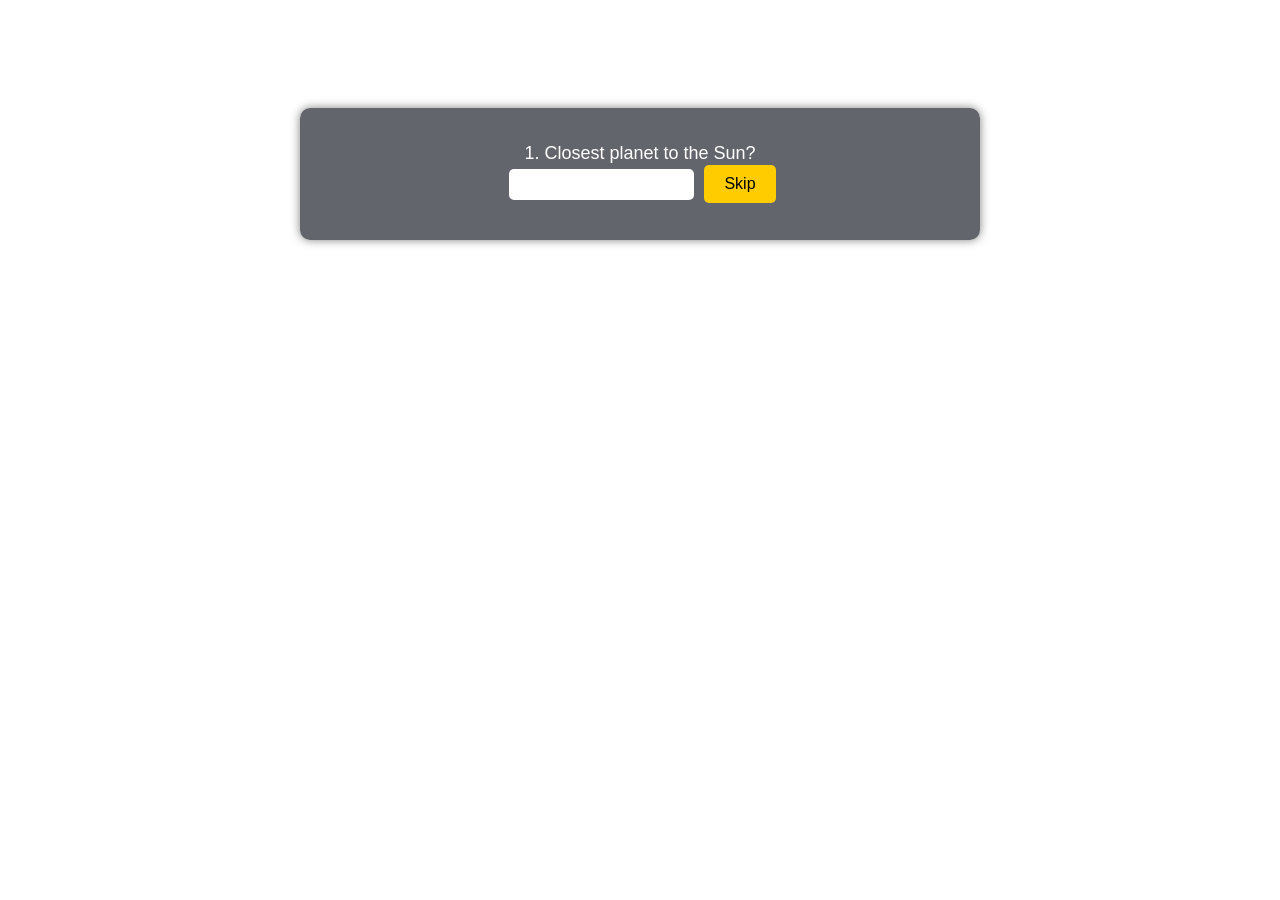
==== quiz.html @ 8869c663 "Add files via upload" ====
<!DOCTYPE html>
<html lang="en">
<head>
    <meta charset="UTF-8">
    <meta name="viewport" content="width=device-width, initial-scale=1.0">
    <title>Solar System Quiz</title>
    <style>
        body { font-family: Arial, sans-serif; text-align: center; color: white; margin: 0; overflow: hidden; }
        .background-video { position: fixed; top: 0; left: 0; width: 100%; height: 100%; object-fit: cover; z-index: -1; }
        .quiz-container { position: relative; width: 50%; margin: auto; padding: 20px; background: rgba(59, 63, 71, 0.8); border-radius: 10px; box-shadow: 0px 0px 10px rgba(0,0,0,0.5); margin-top: 50px; }
        .question { margin: 15px 0; font-size: 18px; }
        .input-box, .option { padding: 8px; margin: 5px; border-radius: 5px; border: none; }
        .submit-btn, .skip-btn { padding: 10px 20px; cursor: pointer; border: none; border-radius: 5px; background: #61dafb; color: black; font-size: 16px; }
        .skip-btn { background: #ffcc00; }
        .result { font-weight: bold; margin-top: 10px; }
        .hidden { display: none; }
        .translucent-btn {
            position: absolute;
            bottom: 20px; /* Distance from the bottom */
            left: 50%;
            transform: translateX(-50%); /* Centers the button */
            
            font-size: 18px;
            padding: 12px 24px;
            border: 2px solid rgba(255, 255, 255, 0.5);
            background: rgba(255, 255, 255, 0.2);
            color: white;
            backdrop-filter: blur(10px);
            border-radius: 10px;
            cursor: pointer;
            transition: 0.3s ease-in-out;
        }

        .translucent-btn:hover {
            background: rgba(255, 255, 255, 0.3);
            border-color: rgba(255, 255, 255, 0.8);
        }
    </style>
</head>
<body>
    <button class="translucent-btn" onclick="window.location.href='http://localhost:8000/Solar System.html';">
        Back to Project
    </button>
    <video class="background-video" autoplay loop muted>
        <source src="textures/bg.mp4" type="video/mp4">
        Your browser does not support the video tag.
    </video>
    
    <h1>Solar System Quiz</h1>
    <div class="quiz-container">
        <div id="questions"></div>
        <div id="result-board" class="hidden">
            <h2>Quiz Over!</h2>
            <p>Total Questions: <span id="total-questions"></span></p>
            <p>Correct Answers: <span id="correct-answers"></span></p>
            <p>Wrong Answers: <span id="wrong-answers"></span></p>
        </div>
    </div>
    
    <script>
        let allQuestions = [
            { q: "Largest planet?", a: "Jupiter" },
            { q: "Hottest planet?", a: "Venus" },
            { q: "Smallest planet?", a: "Mercury" },
            { q: "Closest planet to the Sun?", a: "Mercury" },
            { q: "Farthest planet from the Sun?", a: "Neptune" },
            { q: "Planet with the most moons?", a: "Jupiter" },
            { q: "Planet with the thickest atmosphere?", a: "Venus" },
            { q: "Which planet is known as the Red Planet?", a: "Mars" },
            { q: "Natural Satellite of Earth", a: "Moon" },
            { q: "How many Planets are there in solar system?", a: "Eight" },
            { q: "Which planet is known as the Blue Planet?", a: "Earth" },
            { q: "Which planet is known as the Morning Star?", a: "Venus" },
            { q: "Which planet is known as the Evening Star?", a: "Venus" },
            { q: "Which planet is known as the Ice Giant?", a: "Uranus" },
            { q: "Which planet is known as the Gas Giant?", a: "Jupiter" },
            { q: "Which planet is known as the Dwarf Planet?", a: "Pluto" },
            { q: "Which planet is known as the Ringed Planet?", a: "Saturn" },
            { q: "Which planet is known as the Green Planet?", a: "Uranus" },
            { q: "Which planet is known as the Giant Planet?", a: "Jupiter" },
            { q: "Which planet is known as the Terrestrial Planet?", a: "Earth" },
            { q: "Which planet is known as the Ocean Planet?", a: "Earth" },
            { q: "Which planet is known as the Twin Planet?", a: "Venus" },
            { q: "Which planet is known as the Stormy Planet?", a: "Jupiter" },
            { q: "Which planet is known as the Windy Planet?", a: "Neptune" },
            { q: "Which planet is known as the Reddish Planet?", a: "Mars" },
            { q: "Which planet is known as the Blue-Green Planet?", a: "Earth" },
            { q: "Which planet is known as the Ice-Capped Planet?", a: "Mars" },
            { q: "Which planet is known as the Morning Star?", a: "Venus" },
            { q: "Which planet is known as the Evening Star?", a: "Venus" },
            { q: "Which planet is known as the Ice Giant?", a: "Uranus" },
            { q: "Which planet is known as the Gas Giant?", a: "Jupiter" },
            { q: "Which planet is known as the Dwarf Planet?", a: "Pluto" },
            { q: "Which planet is known as the Ringed Planet?", a: "Saturn" },
            { q: "Which planet is known as the Green Planet?", a: "Uranus" },
            { q: "Which planet is known as the Giant Planet?", a: "Jupiter" },
            { q: "Which planet is known as the Terrestrial Planet?", a: "Earth" },
            { q: "Which planet is known as the Ocean Planet?", a: "Earth" },
            { q: "Which planet is known as the Twin Planet?", a: "Venus" },
            { q: "Which planet is known as the Stormy Planet?", a: "Jupiter" },
            { q: "Which planet is known as the Windy Planet?", a: "Neptune" },
            { q: "Which planet is known as the Reddish Planet?", a: "Mars" },
            { q: "Which planet is known as the Blue-Green Planet?", a: "Earth" },
            { q: "Which planet is known as the Ice-Capped Planet?", a: "Mars" },
            { q: "Which planet is known as the Morning Star?", a: "Venus" },
            { q: "Which planet is known as the Evening Star?", a: "Venus" },
            { q: "Which planet is known as the Ice Giant?", a: "Uranus" },
            { q: "Which planet is known as the Gas Giant?", a: "Jupiter" },
        ];
        
        function shuffleArray(array) {
            for (let i = array.length - 1; i > 0; i--) {
                const j = Math.floor(Math.random() * (i + 1));
                [array[i], array[j]] = [array[j], array[i]];
            }
        }
        
        shuffleArray(allQuestions);
        let questions = allQuestions.slice(0, 10);
        
        let currentQuestion = 0;
        let correctCount = 0;
        let wrongCount = 0;
        const questionContainer = document.getElementById("questions");
        
        function loadQuestion() {
            if (currentQuestion < questions.length) {
                questionContainer.innerHTML = `
                    <div class="question">
                        ${currentQuestion + 1}. ${questions[currentQuestion].q}<br>
                        <input type="text" class="input-box" id="answer" onkeypress="handleEnter(event)">
                        <button class="skip-btn" onclick="skipQuestion()">Skip</button>
                        <div class="result" id="result"></div>
                    </div>`;
            } else {
                showResults();
            }
        }
        
        function handleEnter(event) {
            if (event.key === 'Enter') {
                checkAnswer();
            }
        }
        
        function checkAnswer() {
            let userAnswer = document.getElementById("answer").value.trim();
            let resultBox = document.getElementById("result");
            if (userAnswer.toLowerCase() === questions[currentQuestion].a.toLowerCase()) {
                correctCount++;
                resultBox.textContent = "Correct!";
                resultBox.style.color = "green";
            } else {
                wrongCount++;
                resultBox.textContent = "Wrong! The correct answer is " + questions[currentQuestion].a;
                resultBox.style.color = "red";
            }
            setTimeout(() => { currentQuestion++; loadQuestion(); }, 1000);
        }
        
        function skipQuestion() {
            currentQuestion++;
            loadQuestion();
        }
        
        function showResults() {
            document.getElementById("questions").classList.add("hidden");
            document.getElementById("result-board").classList.remove("hidden");
            document.getElementById("total-questions").textContent = questions.length;
            document.getElementById("correct-answers").textContent = correctCount;
            document.getElementById("wrong-answers").textContent = wrongCount;
        }
        
        loadQuestion();
    </script>
</body>
</html>
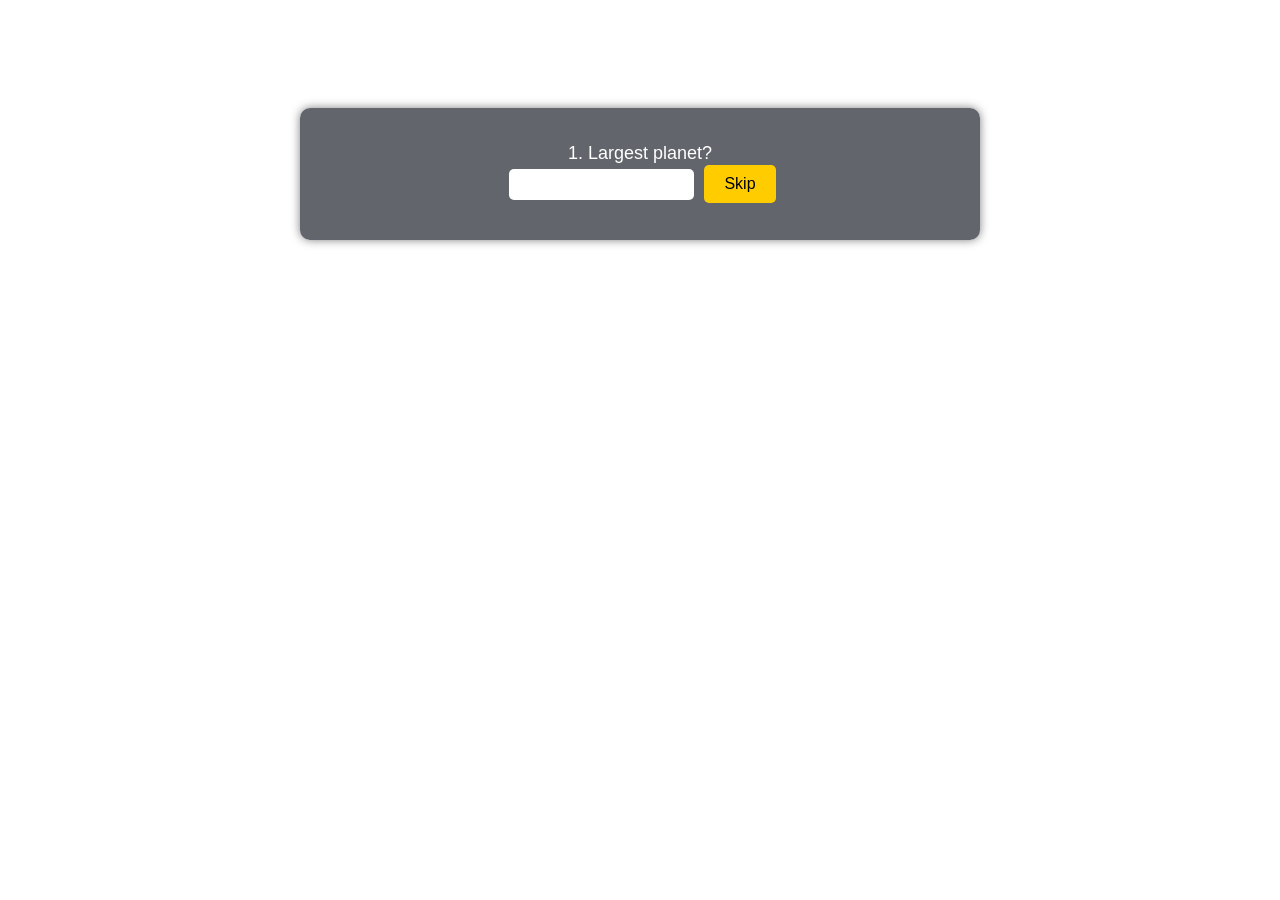
==== commit 4a3ea044: "Update quiz.html" ====
--- a/quiz.html
+++ b/quiz.html
@@ -38,9 +38,9 @@
     </style>
 </head>
 <body>
-    <button class="translucent-btn" onclick="window.location.href='http://localhost:8000/Solar System.html';">
-        Back to Project
-    </button>
+   <a href="index.html">
+        <button class="translucent-btn">Back To Project</button>
+    </a>
     <video class="background-video" autoplay loop muted>
         <source src="textures/bg.mp4" type="video/mp4">
         Your browser does not support the video tag.
@@ -174,4 +174,4 @@
         loadQuestion();
     </script>
 </body>
-</html>+</html>
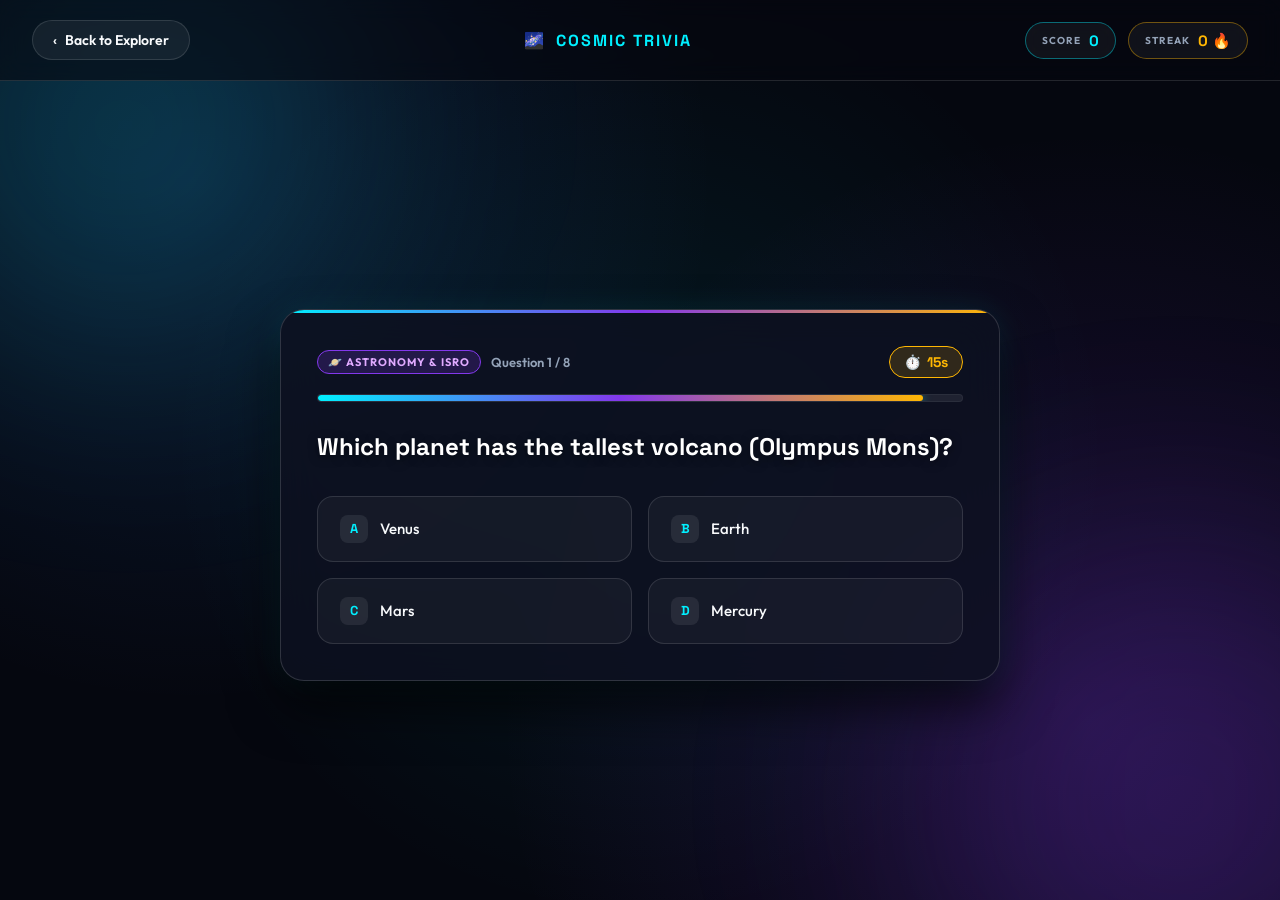
==== commit 4e2c7205: "Add files via upload" ====
--- a/quiz.html
+++ b/quiz.html
@@ -1,177 +1,109 @@
-<!DOCTYPE html>
-<html lang="en">
-<head>
-    <meta charset="UTF-8">
-    <meta name="viewport" content="width=device-width, initial-scale=1.0">
-    <title>Solar System Quiz</title>
-    <style>
-        body { font-family: Arial, sans-serif; text-align: center; color: white; margin: 0; overflow: hidden; }
-        .background-video { position: fixed; top: 0; left: 0; width: 100%; height: 100%; object-fit: cover; z-index: -1; }
-        .quiz-container { position: relative; width: 50%; margin: auto; padding: 20px; background: rgba(59, 63, 71, 0.8); border-radius: 10px; box-shadow: 0px 0px 10px rgba(0,0,0,0.5); margin-top: 50px; }
-        .question { margin: 15px 0; font-size: 18px; }
-        .input-box, .option { padding: 8px; margin: 5px; border-radius: 5px; border: none; }
-        .submit-btn, .skip-btn { padding: 10px 20px; cursor: pointer; border: none; border-radius: 5px; background: #61dafb; color: black; font-size: 16px; }
-        .skip-btn { background: #ffcc00; }
-        .result { font-weight: bold; margin-top: 10px; }
-        .hidden { display: none; }
-        .translucent-btn {
-            position: absolute;
-            bottom: 20px; /* Distance from the bottom */
-            left: 50%;
-            transform: translateX(-50%); /* Centers the button */
-            
-            font-size: 18px;
-            padding: 12px 24px;
-            border: 2px solid rgba(255, 255, 255, 0.5);
-            background: rgba(255, 255, 255, 0.2);
-            color: white;
-            backdrop-filter: blur(10px);
-            border-radius: 10px;
-            cursor: pointer;
-            transition: 0.3s ease-in-out;
-        }
-
-        .translucent-btn:hover {
-            background: rgba(255, 255, 255, 0.3);
-            border-color: rgba(255, 255, 255, 0.8);
-        }
-    </style>
-</head>
-<body>
-   <a href="index.html">
-        <button class="translucent-btn">Back To Project</button>
-    </a>
-    <video class="background-video" autoplay loop muted>
-        <source src="textures/bg.mp4" type="video/mp4">
-        Your browser does not support the video tag.
-    </video>
-    
-    <h1>Solar System Quiz</h1>
-    <div class="quiz-container">
-        <div id="questions"></div>
-        <div id="result-board" class="hidden">
-            <h2>Quiz Over!</h2>
-            <p>Total Questions: <span id="total-questions"></span></p>
-            <p>Correct Answers: <span id="correct-answers"></span></p>
-            <p>Wrong Answers: <span id="wrong-answers"></span></p>
-        </div>
-    </div>
-    
-    <script>
-        let allQuestions = [
-            { q: "Largest planet?", a: "Jupiter" },
-            { q: "Hottest planet?", a: "Venus" },
-            { q: "Smallest planet?", a: "Mercury" },
-            { q: "Closest planet to the Sun?", a: "Mercury" },
-            { q: "Farthest planet from the Sun?", a: "Neptune" },
-            { q: "Planet with the most moons?", a: "Jupiter" },
-            { q: "Planet with the thickest atmosphere?", a: "Venus" },
-            { q: "Which planet is known as the Red Planet?", a: "Mars" },
-            { q: "Natural Satellite of Earth", a: "Moon" },
-            { q: "How many Planets are there in solar system?", a: "Eight" },
-            { q: "Which planet is known as the Blue Planet?", a: "Earth" },
-            { q: "Which planet is known as the Morning Star?", a: "Venus" },
-            { q: "Which planet is known as the Evening Star?", a: "Venus" },
-            { q: "Which planet is known as the Ice Giant?", a: "Uranus" },
-            { q: "Which planet is known as the Gas Giant?", a: "Jupiter" },
-            { q: "Which planet is known as the Dwarf Planet?", a: "Pluto" },
-            { q: "Which planet is known as the Ringed Planet?", a: "Saturn" },
-            { q: "Which planet is known as the Green Planet?", a: "Uranus" },
-            { q: "Which planet is known as the Giant Planet?", a: "Jupiter" },
-            { q: "Which planet is known as the Terrestrial Planet?", a: "Earth" },
-            { q: "Which planet is known as the Ocean Planet?", a: "Earth" },
-            { q: "Which planet is known as the Twin Planet?", a: "Venus" },
-            { q: "Which planet is known as the Stormy Planet?", a: "Jupiter" },
-            { q: "Which planet is known as the Windy Planet?", a: "Neptune" },
-            { q: "Which planet is known as the Reddish Planet?", a: "Mars" },
-            { q: "Which planet is known as the Blue-Green Planet?", a: "Earth" },
-            { q: "Which planet is known as the Ice-Capped Planet?", a: "Mars" },
-            { q: "Which planet is known as the Morning Star?", a: "Venus" },
-            { q: "Which planet is known as the Evening Star?", a: "Venus" },
-            { q: "Which planet is known as the Ice Giant?", a: "Uranus" },
-            { q: "Which planet is known as the Gas Giant?", a: "Jupiter" },
-            { q: "Which planet is known as the Dwarf Planet?", a: "Pluto" },
-            { q: "Which planet is known as the Ringed Planet?", a: "Saturn" },
-            { q: "Which planet is known as the Green Planet?", a: "Uranus" },
-            { q: "Which planet is known as the Giant Planet?", a: "Jupiter" },
-            { q: "Which planet is known as the Terrestrial Planet?", a: "Earth" },
-            { q: "Which planet is known as the Ocean Planet?", a: "Earth" },
-            { q: "Which planet is known as the Twin Planet?", a: "Venus" },
-            { q: "Which planet is known as the Stormy Planet?", a: "Jupiter" },
-            { q: "Which planet is known as the Windy Planet?", a: "Neptune" },
-            { q: "Which planet is known as the Reddish Planet?", a: "Mars" },
-            { q: "Which planet is known as the Blue-Green Planet?", a: "Earth" },
-            { q: "Which planet is known as the Ice-Capped Planet?", a: "Mars" },
-            { q: "Which planet is known as the Morning Star?", a: "Venus" },
-            { q: "Which planet is known as the Evening Star?", a: "Venus" },
-            { q: "Which planet is known as the Ice Giant?", a: "Uranus" },
-            { q: "Which planet is known as the Gas Giant?", a: "Jupiter" },
-        ];
-        
-        function shuffleArray(array) {
-            for (let i = array.length - 1; i > 0; i--) {
-                const j = Math.floor(Math.random() * (i + 1));
-                [array[i], array[j]] = [array[j], array[i]];
-            }
-        }
-        
-        shuffleArray(allQuestions);
-        let questions = allQuestions.slice(0, 10);
-        
-        let currentQuestion = 0;
-        let correctCount = 0;
-        let wrongCount = 0;
-        const questionContainer = document.getElementById("questions");
-        
-        function loadQuestion() {
-            if (currentQuestion < questions.length) {
-                questionContainer.innerHTML = `
-                    <div class="question">
-                        ${currentQuestion + 1}. ${questions[currentQuestion].q}<br>
-                        <input type="text" class="input-box" id="answer" onkeypress="handleEnter(event)">
-                        <button class="skip-btn" onclick="skipQuestion()">Skip</button>
-                        <div class="result" id="result"></div>
-                    </div>`;
-            } else {
-                showResults();
-            }
-        }
-        
-        function handleEnter(event) {
-            if (event.key === 'Enter') {
-                checkAnswer();
-            }
-        }
-        
-        function checkAnswer() {
-            let userAnswer = document.getElementById("answer").value.trim();
-            let resultBox = document.getElementById("result");
-            if (userAnswer.toLowerCase() === questions[currentQuestion].a.toLowerCase()) {
-                correctCount++;
-                resultBox.textContent = "Correct!";
-                resultBox.style.color = "green";
-            } else {
-                wrongCount++;
-                resultBox.textContent = "Wrong! The correct answer is " + questions[currentQuestion].a;
-                resultBox.style.color = "red";
-            }
-            setTimeout(() => { currentQuestion++; loadQuestion(); }, 1000);
-        }
-        
-        function skipQuestion() {
-            currentQuestion++;
-            loadQuestion();
-        }
-        
-        function showResults() {
-            document.getElementById("questions").classList.add("hidden");
-            document.getElementById("result-board").classList.remove("hidden");
-            document.getElementById("total-questions").textContent = questions.length;
-            document.getElementById("correct-answers").textContent = correctCount;
-            document.getElementById("wrong-answers").textContent = wrongCount;
-        }
-        
-        loadQuestion();
-    </script>
-</body>
-</html>
+<!DOCTYPE html>
+<html lang="en">
+<head>
+    <meta charset="UTF-8">
+    <meta name="viewport" content="width=device-width, initial-scale=1.0">
+    <title>Solar System Trivia Quiz | Test Your Cosmic Knowledge</title>
+    <meta name="description" content="Test your cosmic knowledge with our interactive 3D solar system trivia quiz featuring timers, streak combos, and high scores.">
+    <link rel="stylesheet" href="css/styles.css">
+    <link rel="preconnect" href="https://fonts.googleapis.com">
+    <link rel="preconnect" href="https://fonts.gstatic.com" crossorigin>
+    <link href="https://fonts.googleapis.com/css2?family=Outfit:wght@300;400;500;600;700;800&family=Space+Grotesk:wght@500;600;700&display=swap" rel="stylesheet">
+</head>
+<body class="quiz-body">
+
+    <!-- Ambient Cosmic Background Nebulae -->
+    <div class="quiz-bg-glow glow-1"></div>
+    <div class="quiz-bg-glow glow-2"></div>
+
+    <!-- Confetti Particle Canvas -->
+    <canvas id="confetti-canvas"></canvas>
+
+    <!-- Top Navigation Header -->
+    <header class="quiz-nav">
+        <a href="index.html" class="quiz-back-btn">
+            <span class="arrow">‹</span> Back to Explorer
+        </a>
+
+        <div class="quiz-brand">
+            <span class="brand-icon">🌌</span>
+            <span>COSMIC TRIVIA</span>
+        </div>
+
+        <div class="quiz-stats-header">
+            <div class="stat-pill score-pill">
+                <span class="stat-label">SCORE</span>
+                <span id="score-text" class="stat-value">0</span>
+            </div>
+            <div class="stat-pill streak-pill">
+                <span class="stat-label">STREAK</span>
+                <span id="streak-text" class="stat-value">0 🔥</span>
+            </div>
+        </div>
+    </header>
+
+    <!-- Main Centered Quiz Container -->
+    <main class="quiz-container">
+        
+        <!-- Active Question Card -->
+        <div id="quiz-board" class="quiz-card glass">
+            
+            <div class="quiz-card-top">
+                <div class="q-badge-group">
+                    <span class="badge-category">🪐 Astronomy & ISRO</span>
+                    <span id="q-num-text" class="badge-count">Question 1 / 8</span>
+                </div>
+                <div class="timer-badge">
+                    <span class="timer-icon">⏱️</span>
+                    <span id="timer-sec-text">15s</span>
+                </div>
+            </div>
+
+            <!-- Countdown Progress Bar -->
+            <div class="timer-bar-container">
+                <div id="timer-bar-fill" class="timer-bar-fill"></div>
+            </div>
+
+            <!-- Question Prompt Area -->
+            <div class="question-area">
+                <h2 id="question-text" class="question-text">Loading cosmic question...</h2>
+            </div>
+
+            <!-- 4 Multiple Choice Option Grid -->
+            <div id="options-grid" class="options-grid">
+                <!-- Option Buttons Dynamically Injected via JS -->
+            </div>
+        </div>
+
+        <!-- Quiz Results & Score Board -->
+        <div id="result-board" class="quiz-card glass result-card" style="display: none;">
+            <div class="trophy-glow-wrapper">
+                <div class="trophy-icon">🏆</div>
+            </div>
+            
+            <h2 class="result-title">Mission Complete!</h2>
+            <p class="result-subtitle">You explored the frontiers of space knowledge</p>
+            
+            <div class="result-score-box">
+                <span class="score-label">FINAL SCORE</span>
+                <div id="final-score-text" class="final-score-val">0 Pts</div>
+                <div id="high-score-text" class="high-score-tag">Best Score: 0</div>
+            </div>
+
+            <div class="result-actions">
+                <button id="btn-restart-quiz" class="btn-quiz-primary">
+                    <span>🔄</span> Play Again
+                </button>
+                <a href="index.html" class="btn-quiz-secondary">
+                    <span>🌌</span> Back to Solar System
+                </a>
+            </div>
+        </div>
+
+    </main>
+
+    <!-- Data and Quiz Engine Scripts -->
+    <script src="js/data.js"></script>
+    <script src="js/quiz.js"></script>
+</body>
+</html>
--- a/css/styles.css
+++ b/css/styles.css
@@ -0,0 +1,1539 @@
+/* ==========================================================================
+   SOLAR SYSTEM EXPLORER - DESIGN SYSTEM & STYLESHEET
+   ========================================================================== */
+
+@import url('https://fonts.googleapis.com/css2?family=Outfit:wght@300;400;500;600;700&family=Space+Grotesk:wght@400;600;700&display=swap');
+
+:root {
+    --font-primary: 'Outfit', sans-serif;
+    --font-heading: 'Space Grotesk', sans-serif;
+
+    /* Color Palette */
+    --bg-dark: #05070f;
+    --bg-glass: rgba(13, 17, 32, 0.65);
+    --bg-glass-card: rgba(20, 27, 48, 0.75);
+    --bg-glass-hover: rgba(35, 45, 75, 0.85);
+
+    --border-glass: rgba(255, 255, 255, 0.12);
+    --border-glow: rgba(97, 218, 251, 0.4);
+
+    --accent-cyan: #00f0ff;
+    --accent-blue: #3a86ff;
+    --accent-purple: #8338ec;
+    --accent-gold: #ffb703;
+    --accent-red: #ff0055;
+    --accent-green: #06d6a0;
+
+    --text-main: #f8fafc;
+    --text-muted: #94a3b8;
+    --text-dim: #64748b;
+
+    --shadow-glow: 0 0 25px rgba(0, 240, 255, 0.25);
+    --shadow-card: 0 20px 40px rgba(0, 0, 0, 0.6);
+
+    --radius-sm: 8px;
+    --radius-md: 14px;
+    --radius-lg: 20px;
+    --radius-full: 9999px;
+
+    --transition: all 0.3s cubic-bezier(0.4, 0, 0.2, 1);
+}
+
+/* Reset & Global */
+* {
+    box-sizing: border-box;
+    margin: 0;
+    padding: 0;
+    user-select: none;
+    -webkit-font-smoothing: antialiased;
+}
+
+body {
+    font-family: var(--font-primary);
+    background-color: var(--bg-dark);
+    color: var(--text-main);
+    overflow: hidden;
+    width: 100vw;
+    height: 100vh;
+    position: relative;
+}
+
+canvas#webgl-canvas {
+    position: absolute;
+    top: 0;
+    left: 0;
+    width: 100%;
+    height: 100%;
+    z-index: 1;
+}
+
+/* Floating 3D Planet Name Labels */
+#labels-container {
+    position: absolute;
+    top: 0;
+    left: 0;
+    width: 100%;
+    height: 100%;
+    pointer-events: none;
+    z-index: 5;
+    overflow: hidden;
+}
+
+.planet-label {
+    position: absolute;
+    transform: translate(-50%, -100%);
+    padding: 4px 10px;
+    border-radius: var(--radius-full);
+    background: rgba(5, 7, 15, 0.75);
+    border: 1px solid var(--border-glass);
+    color: var(--text-main);
+    font-size: 11px;
+    font-weight: 600;
+    letter-spacing: 0.5px;
+    pointer-events: auto;
+    cursor: pointer;
+    white-space: nowrap;
+    backdrop-filter: blur(6px);
+    transition: transform 0.2s ease, border-color 0.2s ease, box-shadow 0.2s ease;
+    box-shadow: 0 4px 12px rgba(0, 0, 0, 0.4);
+}
+
+.planet-label:hover {
+    border-color: var(--accent-cyan);
+    color: var(--accent-cyan);
+    transform: translate(-50%, -115%) scale(1.08);
+    box-shadow: 0 0 15px rgba(0, 240, 255, 0.4);
+}
+
+/* Glassmorphism Helper */
+.glass {
+    background: var(--bg-glass);
+    backdrop-filter: blur(16px);
+    -webkit-backdrop-filter: blur(16px);
+    border: 1px solid var(--border-glass);
+    box-shadow: var(--shadow-card);
+}
+
+/* ==========================================================================
+   TOP HUD & NAVIGATION BAR
+   ========================================================================== */
+#top-hud {
+    position: absolute;
+    top: 20px;
+    left: 20px;
+    right: 20px;
+    z-index: 10;
+    display: flex;
+    justify-content: space-between;
+    align-items: center;
+    pointer-events: none;
+}
+
+#top-hud > * {
+    pointer-events: auto;
+}
+
+.brand-logo {
+    display: flex;
+    align-items: center;
+    gap: 12px;
+    padding: 10px 20px;
+    border-radius: var(--radius-md);
+}
+
+.brand-logo .logo-icon {
+    font-size: 24px;
+    filter: drop-shadow(0 0 8px var(--accent-cyan));
+}
+
+.brand-logo h1 {
+    font-family: var(--font-heading);
+    font-size: 20px;
+    font-weight: 700;
+    letter-spacing: 1px;
+    background: linear-gradient(135deg, #ffffff, var(--accent-cyan));
+    -webkit-background-clip: text;
+    -webkit-text-fill-color: transparent;
+}
+
+.brand-logo span {
+    font-size: 11px;
+    color: var(--accent-cyan);
+    text-transform: uppercase;
+    letter-spacing: 2px;
+    display: block;
+    font-weight: 600;
+}
+
+/* Search Bar */
+.search-container {
+    position: relative;
+    width: 320px;
+}
+
+.search-input-wrapper {
+    display: flex;
+    align-items: center;
+    padding: 10px 16px;
+    border-radius: var(--radius-full);
+    transition: var(--transition);
+}
+
+.search-input-wrapper:focus-within {
+    border-color: var(--accent-cyan);
+    box-shadow: 0 0 15px rgba(0, 240, 255, 0.3);
+}
+
+.search-icon {
+    color: var(--text-muted);
+    margin-right: 10px;
+    font-size: 16px;
+}
+
+.search-input {
+    background: transparent;
+    border: none;
+    outline: none;
+    color: var(--text-main);
+    font-family: var(--font-primary);
+    font-size: 14px;
+    width: 100%;
+}
+
+.search-input::placeholder {
+    color: var(--text-dim);
+}
+
+.search-dropdown {
+    position: absolute;
+    top: calc(100% + 8px);
+    left: 0;
+    right: 0;
+    border-radius: var(--radius-md);
+    max-height: 250px;
+    overflow-y: auto;
+    display: none;
+    flex-direction: column;
+    z-index: 20;
+    padding: 6px;
+}
+
+.search-dropdown.active {
+    display: flex;
+}
+
+.search-item {
+    padding: 10px 14px;
+    border-radius: var(--radius-sm);
+    cursor: pointer;
+    display: flex;
+    align-items: center;
+    justify-content: space-between;
+    transition: var(--transition);
+    font-size: 14px;
+}
+
+.search-item:hover {
+    background: var(--bg-glass-hover);
+    color: var(--accent-cyan);
+}
+
+.search-item .category {
+    font-size: 11px;
+    color: var(--text-dim);
+    text-transform: uppercase;
+}
+
+/* Quick Actions Group */
+.hud-actions {
+    display: flex;
+    align-items: center;
+    gap: 10px;
+}
+
+.icon-btn {
+    width: 44px;
+    height: 44px;
+    border-radius: var(--radius-md);
+    display: flex;
+    align-items: center;
+    justify-content: center;
+    color: var(--text-main);
+    cursor: pointer;
+    font-size: 18px;
+    transition: var(--transition);
+    border: 1px solid var(--border-glass);
+    background: var(--bg-glass);
+}
+
+.icon-btn:hover {
+    background: var(--bg-glass-hover);
+    border-color: var(--accent-cyan);
+    color: var(--accent-cyan);
+    transform: translateY(-2px);
+}
+
+.icon-btn.active {
+    background: rgba(0, 240, 255, 0.2);
+    border-color: var(--accent-cyan);
+    color: var(--accent-cyan);
+    box-shadow: 0 0 12px rgba(0, 240, 255, 0.3);
+}
+
+.btn-primary-action {
+    display: flex;
+    align-items: center;
+    gap: 8px;
+    padding: 10px 20px;
+    border-radius: var(--radius-full);
+    background: linear-gradient(135deg, var(--accent-blue), var(--accent-purple));
+    color: white;
+    font-weight: 600;
+    font-size: 14px;
+    border: none;
+    cursor: pointer;
+    transition: var(--transition);
+    text-decoration: none;
+    box-shadow: 0 4px 15px rgba(58, 134, 255, 0.4);
+}
+
+.btn-primary-action:hover {
+    transform: translateY(-2px);
+    box-shadow: 0 6px 20px rgba(131, 56, 236, 0.6);
+}
+
+/* ==========================================================================
+   BOTTOM SIMULATION CONTROLS DOCK
+   ========================================================================== */
+#bottom-dock {
+    position: absolute;
+    bottom: 24px;
+    left: 50%;
+    transform: translateX(-50%);
+    z-index: 10;
+    display: flex;
+    align-items: center;
+    gap: 16px;
+    padding: 10px 24px;
+    border-radius: var(--radius-full);
+}
+
+.dock-group {
+    display: flex;
+    align-items: center;
+    gap: 8px;
+}
+
+.dock-divider {
+    width: 1px;
+    height: 28px;
+    background: var(--border-glass);
+}
+
+.dock-btn {
+    padding: 8px 16px;
+    border-radius: var(--radius-full);
+    background: rgba(255, 255, 255, 0.08);
+    border: 1px solid var(--border-glass);
+    color: var(--text-main);
+    font-size: 13px;
+    font-weight: 500;
+    cursor: pointer;
+    transition: var(--transition);
+    display: flex;
+    align-items: center;
+    gap: 6px;
+}
+
+.dock-btn:hover {
+    background: rgba(255, 255, 255, 0.18);
+    border-color: var(--accent-cyan);
+    color: var(--accent-cyan);
+}
+
+.dock-btn.active {
+    background: var(--accent-cyan);
+    color: var(--bg-dark);
+    font-weight: 700;
+    border-color: var(--accent-cyan);
+    box-shadow: 0 0 15px rgba(0, 240, 255, 0.5);
+}
+
+/* Speed Slider Container */
+.speed-control {
+    display: flex;
+    align-items: center;
+    gap: 10px;
+    font-size: 12px;
+    color: var(--text-muted);
+}
+
+.speed-slider {
+    width: 110px;
+    accent-color: var(--accent-cyan);
+    cursor: pointer;
+}
+
+/* ==========================================================================
+   SLIDE-OUT PLANET INFO SIDEBAR
+   ========================================================================== */
+#info-sidebar {
+    position: absolute;
+    top: 90px;
+    right: -420px;
+    width: 390px;
+    bottom: 24px;
+    z-index: 15;
+    border-radius: var(--radius-lg);
+    display: flex;
+    flex-direction: column;
+    transition: right 0.4s cubic-bezier(0.16, 1, 0.3, 1);
+    overflow: hidden;
+}
+
+#info-sidebar.active {
+    right: 20px;
+}
+
+.sidebar-header {
+    position: relative;
+    padding: 24px 24px 16px;
+    display: flex;
+    align-items: center;
+    justify-content: space-between;
+}
+
+.sidebar-header .title-area {
+    display: flex;
+    align-items: center;
+    gap: 16px;
+}
+
+.planet-avatar {
+    width: 56px;
+    height: 56px;
+    border-radius: 50%;
+    object-fit: cover;
+    border: 2px solid var(--accent-cyan);
+    box-shadow: 0 0 15px rgba(0, 240, 255, 0.4);
+}
+
+.planet-title-text h2 {
+    font-family: var(--font-heading);
+    font-size: 24px;
+    font-weight: 700;
+    letter-spacing: 0.5px;
+}
+
+.planet-title-text p {
+    font-size: 12px;
+    color: var(--accent-cyan);
+    text-transform: uppercase;
+    letter-spacing: 1.5px;
+}
+
+.close-btn {
+    width: 32px;
+    height: 32px;
+    border-radius: 50%;
+    background: rgba(255, 255, 255, 0.1);
+    border: none;
+    color: var(--text-main);
+    font-size: 16px;
+    cursor: pointer;
+    display: flex;
+    align-items: center;
+    justify-content: center;
+    transition: var(--transition);
+}
+
+.close-btn:hover {
+    background: var(--accent-red);
+    color: white;
+    transform: rotate(90deg);
+}
+
+/* Sidebar Navigation Tabs */
+.sidebar-tabs {
+    display: flex;
+    padding: 0 20px;
+    gap: 6px;
+    border-bottom: 1px solid var(--border-glass);
+}
+
+.tab-btn {
+    flex: 1;
+    padding: 10px 0;
+    background: transparent;
+    border: none;
+    border-bottom: 2px solid transparent;
+    color: var(--text-muted);
+    font-size: 13px;
+    font-weight: 600;
+    cursor: pointer;
+    transition: var(--transition);
+}
+
+.tab-btn:hover {
+    color: var(--text-main);
+}
+
+.tab-btn.active {
+    color: var(--accent-cyan);
+    border-bottom-color: var(--accent-cyan);
+}
+
+/* Tab Contents Scrollable */
+.sidebar-content {
+    padding: 20px;
+    overflow-y: auto;
+    flex: 1;
+}
+
+.tab-pane {
+    display: none;
+    flex-direction: column;
+    gap: 16px;
+}
+
+.tab-pane.active {
+    display: flex;
+}
+
+/* Stat Grid */
+.stat-grid {
+    display: grid;
+    grid-template-columns: repeat(2, 1fr);
+    gap: 12px;
+}
+
+.stat-card {
+    padding: 14px;
+    background: var(--bg-glass-card);
+    border: 1px solid var(--border-glass);
+    border-radius: var(--radius-md);
+    display: flex;
+    flex-direction: column;
+    gap: 4px;
+}
+
+.stat-card .label {
+    font-size: 11px;
+    color: var(--text-muted);
+    text-transform: uppercase;
+    letter-spacing: 0.5px;
+}
+
+.stat-card .value {
+    font-size: 15px;
+    font-weight: 600;
+    color: var(--text-main);
+}
+
+.description-box {
+    padding: 16px;
+    background: var(--bg-glass-card);
+    border-radius: var(--radius-md);
+    border: 1px solid var(--border-glass);
+    line-height: 1.6;
+    font-size: 14px;
+    color: var(--text-muted);
+}
+
+.fun-fact-box {
+    padding: 16px;
+    border-radius: var(--radius-md);
+    background: linear-gradient(135deg, rgba(0, 240, 255, 0.1), rgba(131, 56, 236, 0.15));
+    border: 1px solid var(--border-glow);
+    font-size: 13px;
+    line-height: 1.5;
+}
+
+.fun-fact-box h4 {
+    color: var(--accent-gold);
+    margin-bottom: 6px;
+    font-size: 12px;
+    text-transform: uppercase;
+    letter-spacing: 1px;
+}
+
+.sidebar-actions {
+    padding: 16px 20px;
+    border-top: 1px solid var(--border-glass);
+    display: flex;
+    gap: 10px;
+}
+
+.btn-sidebar {
+    flex: 1;
+    padding: 10px;
+    border-radius: var(--radius-md);
+    border: 1px solid var(--border-glass);
+    background: var(--bg-glass-hover);
+    color: var(--text-main);
+    font-weight: 600;
+    font-size: 13px;
+    cursor: pointer;
+    transition: var(--transition);
+    display: flex;
+    align-items: center;
+    justify-content: center;
+    gap: 8px;
+}
+
+.btn-sidebar:hover {
+    border-color: var(--accent-cyan);
+    color: var(--accent-cyan);
+}
+
+/* ==========================================================================
+   PLANET COMPARISON MODAL
+   ========================================================================== */
+.modal-overlay {
+    position: fixed;
+    top: 0;
+    left: 0;
+    width: 100vw;
+    height: 100vh;
+    background: rgba(0, 0, 0, 0.75);
+    backdrop-filter: blur(12px);
+    z-index: 100;
+    display: none;
+    align-items: center;
+    justify-content: center;
+    padding: 20px;
+}
+
+.modal-overlay.active {
+    display: flex;
+}
+
+.modal-container {
+    width: 100%;
+    max-width: 850px;
+    max-height: 90vh;
+    border-radius: var(--radius-lg);
+    display: flex;
+    flex-direction: column;
+    overflow: hidden;
+    animation: modalPop 0.3s ease-out;
+}
+
+@keyframes modalPop {
+    from { opacity: 0; transform: scale(0.95); }
+    to { opacity: 1; transform: scale(1); }
+}
+
+.modal-header {
+    padding: 20px 28px;
+    display: flex;
+    align-items: center;
+    justify-content: space-between;
+    border-bottom: 1px solid var(--border-glass);
+}
+
+.modal-header h2 {
+    font-family: var(--font-heading);
+    font-size: 22px;
+    color: var(--accent-cyan);
+}
+
+.modal-body {
+    padding: 28px;
+    overflow-y: auto;
+    display: flex;
+    flex-direction: column;
+    gap: 24px;
+}
+
+.compare-selectors {
+    display: grid;
+    grid-template-columns: 1fr auto 1fr;
+    gap: 20px;
+    align-items: center;
+}
+
+.vs-badge {
+    width: 40px;
+    height: 40px;
+    border-radius: 50%;
+    background: var(--accent-gold);
+    color: var(--bg-dark);
+    font-weight: 800;
+    display: flex;
+    align-items: center;
+    justify-content: center;
+    font-size: 14px;
+    box-shadow: 0 0 15px rgba(255, 183, 3, 0.5);
+}
+
+.select-box {
+    width: 100%;
+    padding: 12px 16px;
+    border-radius: var(--radius-md);
+    background: var(--bg-glass-card);
+    border: 1px solid var(--border-glass);
+    color: var(--text-main);
+    font-family: var(--font-primary);
+    font-size: 15px;
+    outline: none;
+    cursor: pointer;
+}
+
+.select-box:focus {
+    border-color: var(--accent-cyan);
+}
+
+.compare-table {
+    display: flex;
+    flex-direction: column;
+    gap: 16px;
+}
+
+.compare-row {
+    display: flex;
+    flex-direction: column;
+    gap: 8px;
+    padding: 14px;
+    background: var(--bg-glass-card);
+    border-radius: var(--radius-md);
+    border: 1px solid var(--border-glass);
+}
+
+.compare-row .metric-title {
+    font-size: 12px;
+    color: var(--text-muted);
+    text-transform: uppercase;
+    letter-spacing: 1px;
+    text-align: center;
+}
+
+.compare-bars {
+    display: grid;
+    grid-template-columns: 1fr 1fr;
+    gap: 20px;
+}
+
+.bar-side {
+    display: flex;
+    flex-direction: column;
+    gap: 6px;
+}
+
+.bar-side .val-text {
+    font-size: 14px;
+    font-weight: 600;
+}
+
+.bar-side.right {
+    text-align: right;
+}
+
+.bar-bg {
+    height: 8px;
+    background: rgba(255, 255, 255, 0.1);
+    border-radius: var(--radius-full);
+    overflow: hidden;
+}
+
+.bar-fill {
+    height: 100%;
+    border-radius: var(--radius-full);
+    transition: width 0.6s cubic-bezier(0.16, 1, 0.3, 1);
+}
+
+.bar-fill.left {
+    background: linear-gradient(90deg, var(--accent-blue), var(--accent-cyan));
+}
+
+.bar-fill.right {
+    background: linear-gradient(90deg, var(--accent-purple), var(--accent-red));
+}
+
+/* ==========================================================================
+   GUIDED STORY TOUR OVERLAY
+   ========================================================================== */
+#tour-overlay {
+    position: absolute;
+    bottom: 90px;
+    left: 50%;
+    transform: translateX(-50%);
+    width: 90%;
+    max-width: 600px;
+    z-index: 25;
+    padding: 20px 24px;
+    border-radius: var(--radius-lg);
+    display: none;
+    flex-direction: column;
+    gap: 12px;
+    border: 1px solid var(--accent-cyan);
+    box-shadow: 0 0 30px rgba(0, 240, 255, 0.3);
+    animation: slideUp 0.4s ease-out;
+}
+
+@keyframes slideUp {
+    from { opacity: 0; transform: translate(-50%, 20px); }
+    to { opacity: 1; transform: translate(-50%, 0); }
+}
+
+#tour-overlay.active {
+    display: flex;
+}
+
+.tour-header {
+    display: flex;
+    justify-content: space-between;
+    align-items: center;
+}
+
+.tour-header h3 {
+    font-family: var(--font-heading);
+    color: var(--accent-gold);
+    font-size: 16px;
+}
+
+.tour-step-badge {
+    font-size: 12px;
+    color: var(--accent-cyan);
+    font-weight: 600;
+}
+
+.tour-text {
+    font-size: 14px;
+    line-height: 1.6;
+    color: var(--text-main);
+}
+
+.tour-controls {
+    display: flex;
+    justify-content: space-between;
+    margin-top: 8px;
+}
+
+/* ==========================================================================
+   DEEP SPACE 3D GALAXY FLOATING LABELS
+   ========================================================================== */
+.galaxy-label {
+    position: absolute;
+    transform: translate(-50%, -100%);
+    background: rgba(15, 23, 42, 0.85);
+    backdrop-filter: blur(8px);
+    border: 1px solid rgba(0, 240, 255, 0.4);
+    padding: 6px 14px;
+    border-radius: 20px;
+    color: #00f0ff;
+    font-family: 'Outfit', sans-serif;
+    font-size: 11px;
+    font-weight: 700;
+    letter-spacing: 1px;
+    pointer-events: auto;
+    cursor: pointer;
+    white-space: nowrap;
+    box-shadow: 0 0 15px rgba(0, 240, 255, 0.3);
+    transition: transform 0.2s, background 0.2s, border-color 0.2s, box-shadow 0.2s;
+    user-select: none;
+    z-index: 6;
+}
+
+.galaxy-label:hover {
+    transform: translate(-50%, -110%) scale(1.1);
+    background: rgba(131, 56, 236, 0.9);
+    border-color: #ff007f;
+    color: #ffffff;
+    box-shadow: 0 0 25px rgba(255, 0, 127, 0.6);
+}
+
+/* ==========================================================================
+   SPACECRAFT & SATELLITE FLOATING LABELS
+   ========================================================================== */
+.spacecraft-label {
+    position: absolute;
+    transform: translate(-50%, -100%);
+    background: rgba(6, 182, 212, 0.85);
+    backdrop-filter: blur(8px);
+    border: 1px solid #00f0ff;
+    padding: 4px 10px;
+    border-radius: 12px;
+    color: #ffffff;
+    font-family: 'Outfit', sans-serif;
+    font-size: 10px;
+    font-weight: 700;
+    letter-spacing: 0.5px;
+    pointer-events: auto;
+    cursor: pointer;
+    white-space: nowrap;
+    box-shadow: 0 0 12px rgba(0, 240, 255, 0.4);
+    transition: transform 0.2s, background 0.2s;
+    user-select: none;
+    z-index: 6;
+}
+
+.spacecraft-label:hover {
+    transform: translate(-50%, -110%) scale(1.1);
+    background: rgba(255, 183, 3, 0.95);
+    border-color: #ffb703;
+    box-shadow: 0 0 20px rgba(255, 183, 3, 0.7);
+}
+
+/* ==========================================================================
+   TIME MACHINE CONTROLS
+   ========================================================================== */
+.time-machine-badge {
+    display: inline-flex;
+    align-items: center;
+    gap: 6px;
+    padding: 6px 14px;
+    background: rgba(131, 56, 236, 0.25);
+    border: 1px solid var(--accent-purple);
+    border-radius: var(--radius-full);
+    color: #e0aaff;
+    font-size: 12px;
+    font-weight: 600;
+    cursor: pointer;
+    transition: var(--transition);
+}
+
+.time-machine-badge:hover {
+    background: rgba(131, 56, 236, 0.45);
+    color: white;
+    box-shadow: 0 0 15px rgba(131, 56, 236, 0.4);
+}
+
+.preset-grid {
+    display: grid;
+    grid-template-columns: repeat(auto-fill, minmax(180px, 1fr));
+    gap: 12px;
+    margin-top: 16px;
+}
+
+.preset-card {
+    background: rgba(255, 255, 255, 0.04);
+    border: 1px solid var(--border-glass);
+    border-radius: var(--radius-md);
+    padding: 12px;
+    cursor: pointer;
+    transition: var(--transition);
+}
+
+.preset-card:hover {
+    background: rgba(0, 240, 255, 0.1);
+    border-color: var(--accent-cyan);
+    transform: translateY(-2px);
+}
+
+.preset-card h4 {
+    font-size: 13px;
+    color: var(--accent-cyan);
+    margin-bottom: 4px;
+}
+
+.preset-card span {
+    font-size: 11px;
+    color: var(--text-muted);
+}
+
+/* ==========================================================================
+   SURFACE EXPLORER MODE OVERLAY
+   ========================================================================== */
+#surface-view-overlay {
+    position: fixed;
+    top: 24px;
+    left: 50%;
+    transform: translateX(-50%);
+    z-index: 100;
+    display: none;
+    align-items: center;
+    gap: 16px;
+    padding: 12px 24px;
+    background: rgba(15, 23, 42, 0.9);
+    backdrop-filter: blur(16px);
+    border: 1px solid var(--accent-cyan);
+    border-radius: var(--radius-full);
+    box-shadow: 0 0 25px rgba(0, 240, 255, 0.3);
+}
+
+#surface-view-overlay.active {
+    display: flex;
+    animation: fadeIn 0.4s ease-out;
+}
+
+.btn-surface-land {
+    display: flex;
+    align-items: center;
+    justify-content: center;
+    gap: 8px;
+    width: 100%;
+    margin-top: 14px;
+    padding: 10px;
+    background: linear-gradient(135deg, #ff007f, #8338ec);
+    border: none;
+    border-radius: var(--radius-md);
+    color: white;
+    font-weight: 700;
+    font-size: 13px;
+    cursor: pointer;
+    transition: var(--transition);
+    box-shadow: 0 4px 15px rgba(255, 0, 127, 0.4);
+}
+
+.btn-surface-land:hover {
+    transform: translateY(-2px);
+    box-shadow: 0 6px 20px rgba(255, 0, 127, 0.6);
+}
+
+.btn-surface-exit {
+    padding: 8px 18px;
+    background: linear-gradient(135deg, #ff0055, #d90429);
+    border: none;
+    border-radius: var(--radius-full);
+    color: white;
+    font-weight: 700;
+    font-size: 12px;
+    cursor: pointer;
+    transition: var(--transition);
+    box-shadow: 0 2px 10px rgba(255, 0, 85, 0.4);
+}
+
+.btn-surface-exit:hover {
+    transform: scale(1.05);
+    box-shadow: 0 4px 15px rgba(255, 0, 85, 0.6);
+}
+
+/* Voice Narrator Button */
+.btn-narrate {
+    background: rgba(255, 183, 3, 0.2);
+    border: 1px solid #ffb703;
+    color: #ffb703;
+    padding: 6px 12px;
+    border-radius: var(--radius-full);
+    font-size: 12px;
+    font-weight: 600;
+    cursor: pointer;
+    transition: var(--transition);
+    display: inline-flex;
+    align-items: center;
+    gap: 6px;
+    margin-top: 10px;
+}
+
+.btn-narrate:hover {
+    background: rgba(255, 183, 3, 0.4);
+    color: white;
+}
+
+/* ==========================================================================
+   RESPONSIVE DESIGN (MOBILE & TABLET)
+   ========================================================================== */
+@media (max-width: 768px) {
+    #top-hud {
+        flex-direction: column;
+        align-items: stretch;
+        gap: 12px;
+    }
+
+    .search-container {
+        width: 100%;
+    }
+
+    #bottom-dock {
+        width: 92%;
+        flex-wrap: wrap;
+        justify-content: center;
+        padding: 10px 16px;
+        bottom: 16px;
+        border-radius: var(--radius-lg);
+    }
+
+    #info-sidebar {
+        width: calc(100vw - 32px);
+        right: -100vw;
+        top: 140px;
+        bottom: 90px;
+    }
+
+    #info-sidebar.active {
+        right: 16px;
+    }
+
+    .options-grid {
+        grid-template-columns: 1fr;
+    }
+
+    .compare-selectors {
+        grid-template-columns: 1fr;
+    }
+
+    .vs-badge {
+        margin: 0 auto;
+    }
+}
+
+/* ==========================================================================
+   PREMIUM GAMIFIED QUIZ PAGE STYLES
+   ========================================================================== */
+.quiz-body {
+    background-color: #05070f;
+    background-image: 
+        radial-gradient(circle at 15% 20%, rgba(58, 134, 255, 0.15) 0%, transparent 40%),
+        radial-gradient(circle at 85% 80%, rgba(131, 56, 236, 0.18) 0%, transparent 45%),
+        radial-gradient(circle at 50% 50%, rgba(0, 240, 255, 0.08) 0%, transparent 60%);
+    min-height: 100vh;
+    display: flex;
+    flex-direction: column;
+    align-items: center;
+    justify-content: center;
+    overflow-y: auto;
+    padding: 20px;
+    position: relative;
+}
+
+/* Cosmic Ambient Glow Orbs */
+.quiz-bg-glow {
+    position: fixed;
+    border-radius: 50%;
+    filter: blur(120px);
+    pointer-events: none;
+    z-index: 0;
+}
+
+.quiz-bg-glow.glow-1 {
+    width: 450px;
+    height: 450px;
+    top: -100px;
+    left: -100px;
+    background: rgba(0, 240, 255, 0.15);
+}
+
+.quiz-bg-glow.glow-2 {
+    width: 500px;
+    height: 500px;
+    bottom: -150px;
+    right: -150px;
+    background: rgba(131, 56, 236, 0.2);
+}
+
+#confetti-canvas {
+    position: fixed;
+    top: 0;
+    left: 0;
+    width: 100vw;
+    height: 100vh;
+    pointer-events: none;
+    z-index: 100;
+}
+
+/* Quiz Top Navigation Bar */
+.quiz-nav {
+    position: fixed;
+    top: 0;
+    left: 0;
+    right: 0;
+    padding: 20px 32px;
+    display: flex;
+    align-items: center;
+    justify-content: space-between;
+    z-index: 20;
+    background: rgba(5, 7, 15, 0.6);
+    backdrop-filter: blur(12px);
+    border-bottom: 1px solid var(--border-glass);
+}
+
+.quiz-back-btn {
+    display: flex;
+    align-items: center;
+    gap: 8px;
+    padding: 10px 20px;
+    border-radius: var(--radius-full);
+    background: rgba(255, 255, 255, 0.06);
+    border: 1px solid var(--border-glass);
+    color: var(--text-main);
+    font-weight: 600;
+    font-size: 14px;
+    text-decoration: none;
+    transition: var(--transition);
+}
+
+.quiz-back-btn:hover {
+    background: rgba(0, 240, 255, 0.15);
+    border-color: var(--accent-cyan);
+    color: var(--accent-cyan);
+    transform: translateX(-4px);
+    box-shadow: 0 0 15px rgba(0, 240, 255, 0.3);
+}
+
+.quiz-brand {
+    display: flex;
+    align-items: center;
+    gap: 10px;
+    font-family: var(--font-heading);
+    font-size: 16px;
+    font-weight: 700;
+    letter-spacing: 2px;
+    color: var(--accent-cyan);
+}
+
+.quiz-stats-header {
+    display: flex;
+    align-items: center;
+    gap: 12px;
+}
+
+.stat-pill {
+    display: flex;
+    align-items: center;
+    gap: 8px;
+    padding: 8px 16px;
+    border-radius: var(--radius-full);
+    background: rgba(255, 255, 255, 0.05);
+    border: 1px solid var(--border-glass);
+    backdrop-filter: blur(8px);
+}
+
+.stat-pill.score-pill {
+    border-color: rgba(0, 240, 255, 0.4);
+}
+
+.stat-pill.streak-pill {
+    border-color: rgba(255, 183, 3, 0.4);
+}
+
+.stat-label {
+    font-size: 10px;
+    font-weight: 700;
+    letter-spacing: 1px;
+    color: var(--text-muted);
+}
+
+.stat-value {
+    font-family: var(--font-heading);
+    font-size: 15px;
+    font-weight: 700;
+}
+
+.score-pill .stat-value {
+    color: var(--accent-cyan);
+}
+
+.streak-pill .stat-value {
+    color: var(--accent-gold);
+}
+
+/* Quiz Centered Container */
+.quiz-container {
+    width: 100%;
+    max-width: 720px;
+    margin-top: 90px;
+    z-index: 10;
+}
+
+.quiz-card {
+    background: rgba(13, 17, 32, 0.85);
+    backdrop-filter: blur(20px);
+    -webkit-backdrop-filter: blur(20px);
+    border: 1px solid rgba(255, 255, 255, 0.15);
+    border-radius: 24px;
+    padding: 36px;
+    box-shadow: 0 25px 50px rgba(0, 0, 0, 0.7), 0 0 30px rgba(0, 240, 255, 0.1);
+    position: relative;
+    overflow: hidden;
+}
+
+.quiz-card::before {
+    content: '';
+    position: absolute;
+    top: 0;
+    left: 0;
+    right: 0;
+    height: 3px;
+    background: linear-gradient(90deg, var(--accent-cyan), var(--accent-purple), var(--accent-gold));
+}
+
+.quiz-card-top {
+    display: flex;
+    justify-content: space-between;
+    align-items: center;
+    margin-bottom: 16px;
+}
+
+.q-badge-group {
+    display: flex;
+    align-items: center;
+    gap: 10px;
+}
+
+.badge-category {
+    font-size: 11px;
+    font-weight: 700;
+    text-transform: uppercase;
+    letter-spacing: 1px;
+    padding: 4px 10px;
+    border-radius: var(--radius-full);
+    background: rgba(131, 56, 236, 0.2);
+    border: 1px solid var(--accent-purple);
+    color: #e0aaff;
+}
+
+.badge-count {
+    font-size: 13px;
+    font-weight: 600;
+    color: var(--text-muted);
+}
+
+.timer-badge {
+    display: flex;
+    align-items: center;
+    gap: 6px;
+    padding: 6px 14px;
+    border-radius: var(--radius-full);
+    background: rgba(255, 183, 3, 0.15);
+    border: 1px solid var(--accent-gold);
+    color: var(--accent-gold);
+    font-family: var(--font-heading);
+    font-weight: 700;
+    font-size: 14px;
+}
+
+/* Timer Bar */
+.timer-bar-container {
+    width: 100%;
+    height: 8px;
+    background: rgba(255, 255, 255, 0.08);
+    border-radius: var(--radius-full);
+    overflow: hidden;
+    margin-bottom: 28px;
+    border: 1px solid rgba(255, 255, 255, 0.05);
+}
+
+.timer-bar-fill {
+    height: 100%;
+    width: 100%;
+    background: linear-gradient(90deg, var(--accent-cyan), var(--accent-purple), var(--accent-gold));
+    border-radius: var(--radius-full);
+    box-shadow: 0 0 10px rgba(0, 240, 255, 0.6);
+    transition: width 0.1s linear;
+}
+
+/* Question Area */
+.question-area {
+    margin-bottom: 32px;
+}
+
+.question-text {
+    font-family: var(--font-heading);
+    font-size: 24px;
+    font-weight: 700;
+    line-height: 1.4;
+    color: #ffffff;
+    text-shadow: 0 2px 10px rgba(0, 0, 0, 0.5);
+}
+
+/* Options Grid */
+.options-grid {
+    display: grid;
+    grid-template-columns: repeat(2, 1fr);
+    gap: 16px;
+}
+
+.option-btn {
+    display: flex;
+    align-items: center;
+    gap: 12px;
+    padding: 18px 22px;
+    border-radius: 16px;
+    background: rgba(255, 255, 255, 0.04);
+    border: 1px solid rgba(255, 255, 255, 0.12);
+    color: var(--text-main);
+    font-family: var(--font-primary);
+    font-size: 15px;
+    font-weight: 500;
+    text-align: left;
+    cursor: pointer;
+    transition: all 0.25s cubic-bezier(0.16, 1, 0.3, 1);
+    position: relative;
+    overflow: hidden;
+}
+
+.option-btn:hover {
+    background: rgba(0, 240, 255, 0.12);
+    border-color: var(--accent-cyan);
+    color: #ffffff;
+    transform: translateY(-3px);
+    box-shadow: 0 8px 25px rgba(0, 240, 255, 0.3);
+}
+
+.opt-prefix {
+    display: flex;
+    align-items: center;
+    justify-content: center;
+    width: 28px;
+    height: 28px;
+    border-radius: 8px;
+    background: rgba(255, 255, 255, 0.08);
+    color: var(--accent-cyan);
+    font-family: var(--font-heading);
+    font-weight: 700;
+    font-size: 13px;
+    flex-shrink: 0;
+}
+
+.option-btn:hover .opt-prefix {
+    background: var(--accent-cyan);
+    color: var(--bg-dark);
+}
+
+/* Correct & Wrong Feedback States */
+.option-btn.correct {
+    background: linear-gradient(135deg, rgba(6, 214, 160, 0.35), rgba(6, 214, 160, 0.15)) !important;
+    border-color: #06d6a0 !important;
+    color: #ffffff !important;
+    box-shadow: 0 0 30px rgba(6, 214, 160, 0.5) !important;
+    transform: scale(1.02);
+}
+
+.option-btn.correct .opt-prefix {
+    background: #06d6a0;
+    color: #05070f;
+}
+
+.option-btn.wrong {
+    background: linear-gradient(135deg, rgba(255, 0, 85, 0.35), rgba(255, 0, 85, 0.15)) !important;
+    border-color: #ff0055 !important;
+    color: #ffffff !important;
+    box-shadow: 0 0 30px rgba(255, 0, 85, 0.5) !important;
+}
+
+.option-btn.wrong .opt-prefix {
+    background: #ff0055;
+    color: #ffffff;
+}
+
+/* Result Board Styles */
+.result-card {
+    text-align: center;
+    padding: 48px 36px;
+}
+
+.trophy-glow-wrapper {
+    position: relative;
+    width: 100px;
+    height: 100px;
+    margin: 0 auto 20px;
+    display: flex;
+    align-items: center;
+    justify-content: center;
+    border-radius: 50%;
+    background: rgba(255, 183, 3, 0.15);
+    border: 2px solid var(--accent-gold);
+    box-shadow: 0 0 40px rgba(255, 183, 3, 0.4);
+    animation: pulseTrophy 2s infinite alternate;
+}
+
+@keyframes pulseTrophy {
+    from { transform: scale(1); box-shadow: 0 0 30px rgba(255, 183, 3, 0.3); }
+    to { transform: scale(1.08); box-shadow: 0 0 50px rgba(255, 183, 3, 0.6); }
+}
+
+.trophy-icon {
+    font-size: 52px;
+}
+
+.result-title {
+    font-family: var(--font-heading);
+    font-size: 32px;
+    font-weight: 700;
+    color: #ffffff;
+    margin-bottom: 6px;
+}
+
+.result-subtitle {
+    font-size: 14px;
+    color: var(--text-muted);
+    margin-bottom: 28px;
+}
+
+.result-score-box {
+    background: rgba(255, 255, 255, 0.03);
+    border: 1px solid var(--border-glass);
+    border-radius: 20px;
+    padding: 24px;
+    margin-bottom: 32px;
+    display: flex;
+    flex-direction: column;
+    align-items: center;
+    gap: 6px;
+}
+
+.score-label {
+    font-size: 11px;
+    font-weight: 700;
+    letter-spacing: 2px;
+    color: var(--text-muted);
+}
+
+.final-score-val {
+    font-family: var(--font-heading);
+    font-size: 48px;
+    font-weight: 800;
+    background: linear-gradient(135deg, var(--accent-gold), #fff);
+    -webkit-background-clip: text;
+    -webkit-text-fill-color: transparent;
+    text-shadow: 0 0 30px rgba(255, 183, 3, 0.5);
+}
+
+.high-score-tag {
+    font-size: 14px;
+    font-weight: 600;
+    color: var(--accent-cyan);
+    margin-top: 4px;
+}
+
+.result-actions {
+    display: flex;
+    gap: 16px;
+    justify-content: center;
+}
+
+.btn-quiz-primary {
+    display: flex;
+    align-items: center;
+    justify-content: center;
+    gap: 10px;
+    padding: 14px 28px;
+    border-radius: var(--radius-full);
+    background: linear-gradient(135deg, var(--accent-cyan), var(--accent-blue));
+    color: var(--bg-dark);
+    font-weight: 700;
+    font-size: 15px;
+    border: none;
+    cursor: pointer;
+    transition: var(--transition);
+    box-shadow: 0 4px 20px rgba(0, 240, 255, 0.4);
+}
+
+.btn-quiz-primary:hover {
+    transform: translateY(-3px);
+    box-shadow: 0 8px 30px rgba(0, 240, 255, 0.6);
+}
+
+.btn-quiz-secondary {
+    display: flex;
+    align-items: center;
+    justify-content: center;
+    gap: 10px;
+    padding: 14px 28px;
+    border-radius: var(--radius-full);
+    background: rgba(255, 255, 255, 0.08);
+    border: 1px solid var(--border-glass);
+    color: #ffffff;
+    font-weight: 600;
+    font-size: 15px;
+    text-decoration: none;
+    transition: var(--transition);
+}
+
+.btn-quiz-secondary:hover {
+    background: rgba(255, 255, 255, 0.16);
+    border-color: rgba(255, 255, 255, 0.3);
+    transform: translateY(-3px);
+}
+
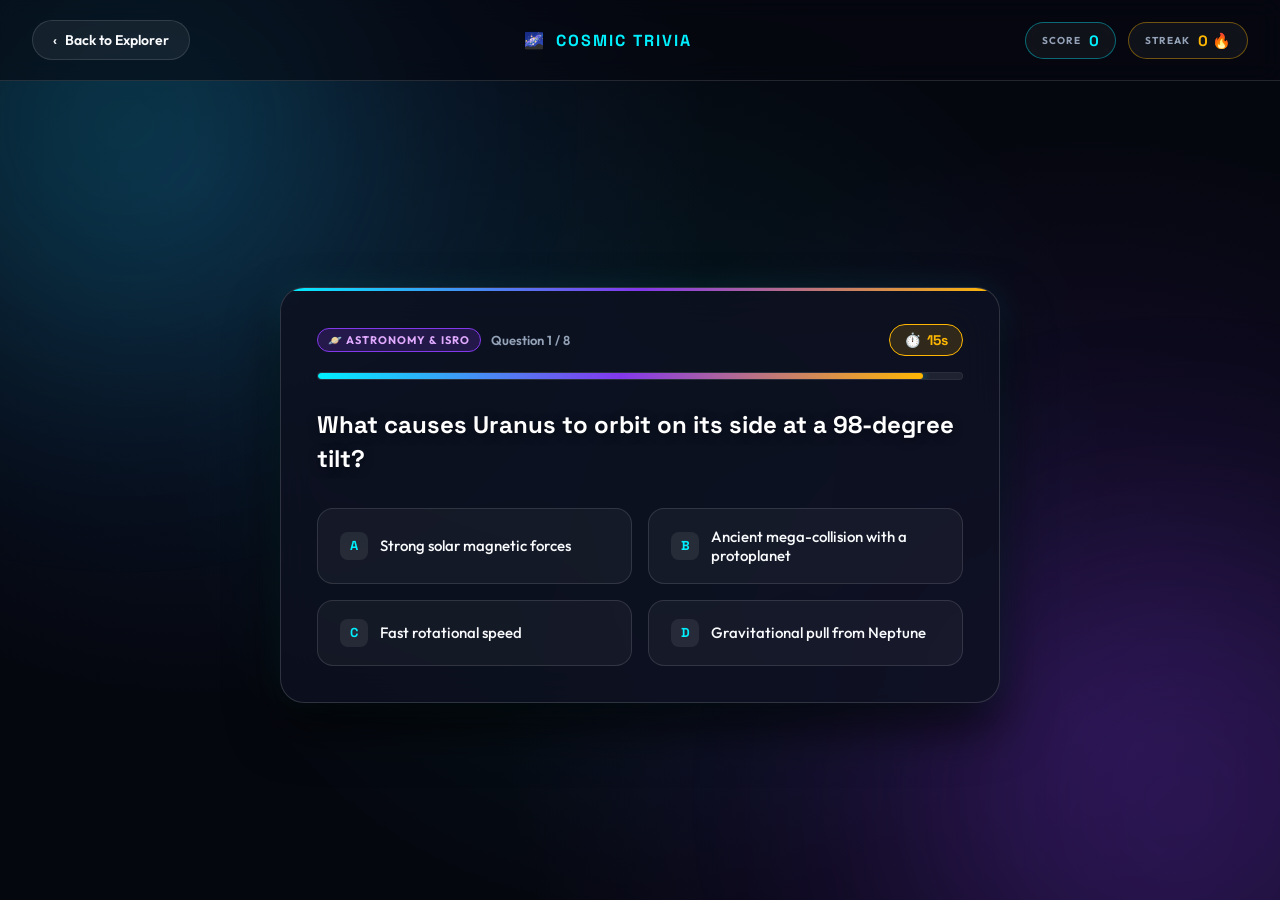
==== commit 2139d770: "Update quiz.html" ====
--- a/quiz.html
+++ b/quiz.html
@@ -2,9 +2,9 @@
 <html lang="en">
 <head>
     <meta charset="UTF-8">
-    <meta name="viewport" content="width=device-width, initial-scale=1.0">
     <title>Solar System Trivia Quiz | Test Your Cosmic Knowledge</title>
-    <meta name="description" content="Test your cosmic knowledge with our interactive 3D solar system trivia quiz featuring timers, streak combos, and high scores.">
+    <meta name="description" content="Test your cosmic knowledge with our interactive 3D solar system trivia quiz.">
+    <link rel="icon" type="image/svg+xml" href="favicon.svg">
     <link rel="stylesheet" href="css/styles.css">
     <link rel="preconnect" href="https://fonts.googleapis.com">
     <link rel="preconnect" href="https://fonts.gstatic.com" crossorigin>
